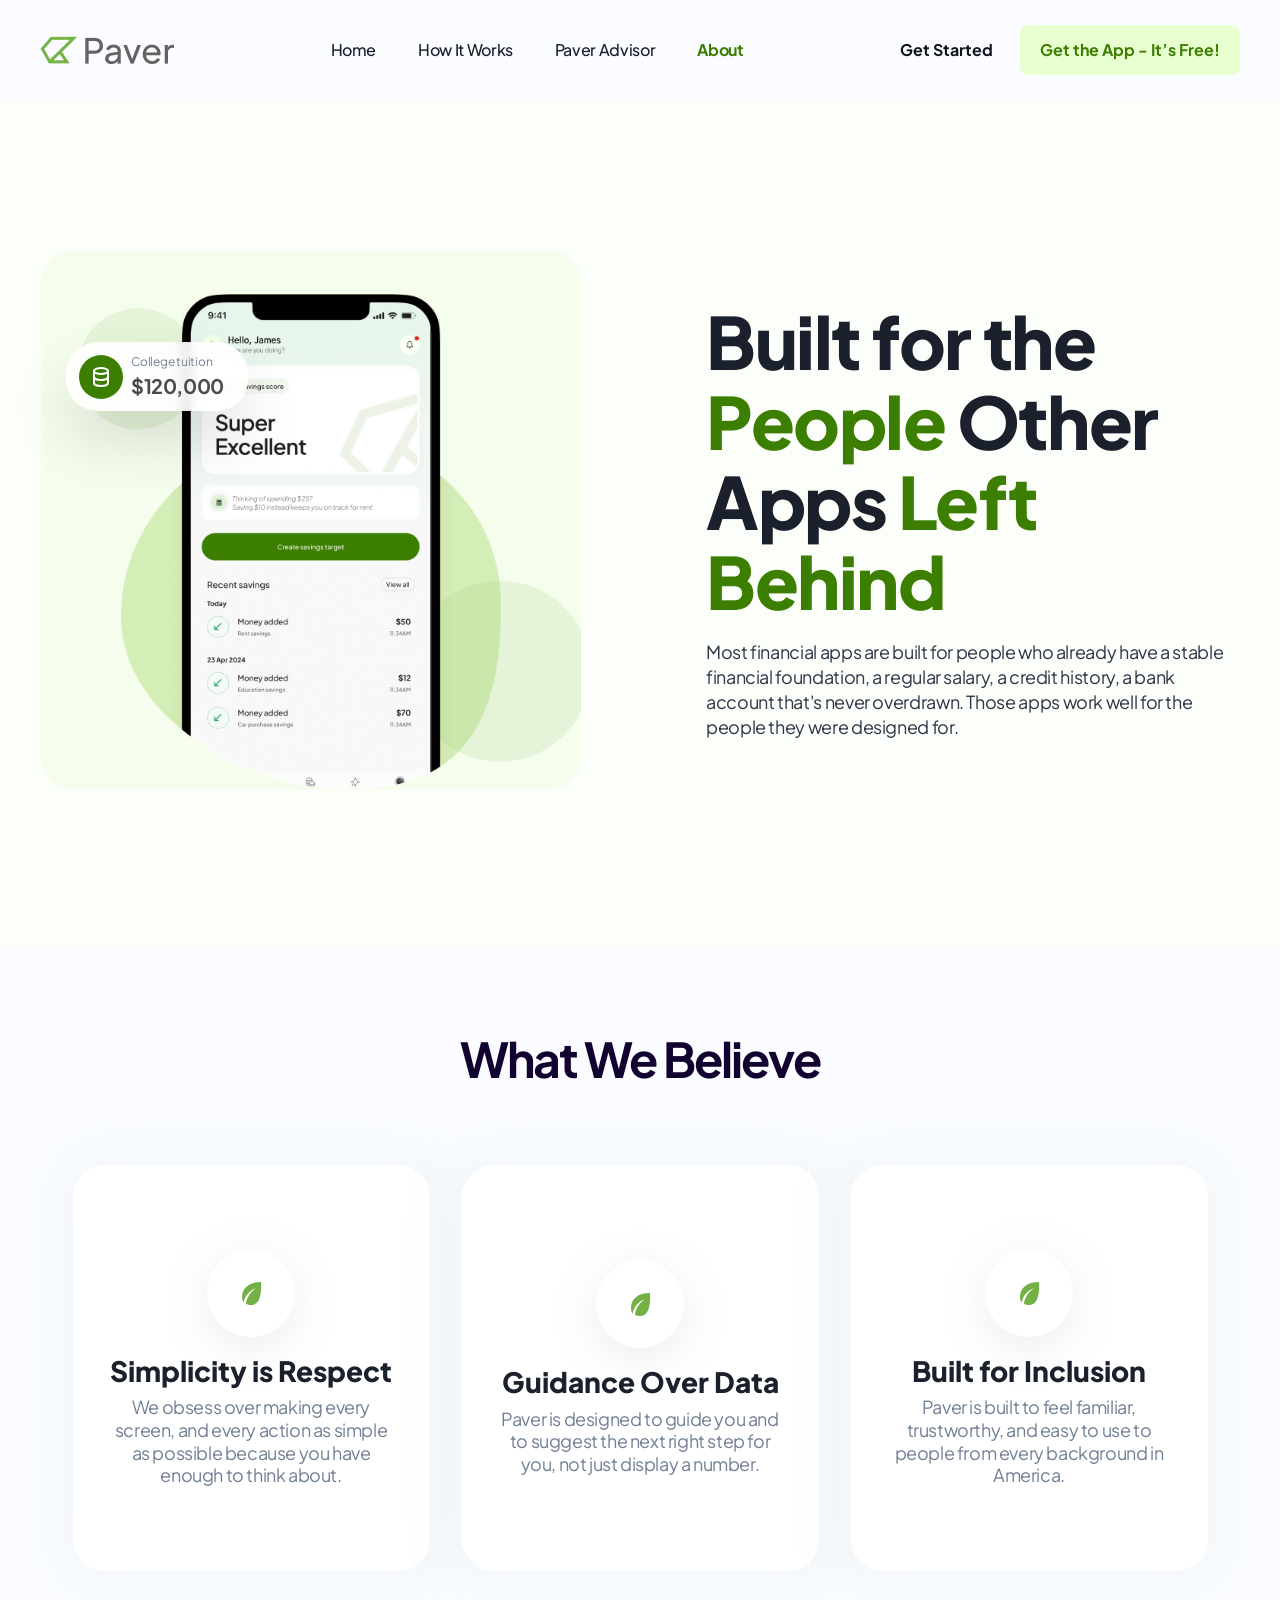
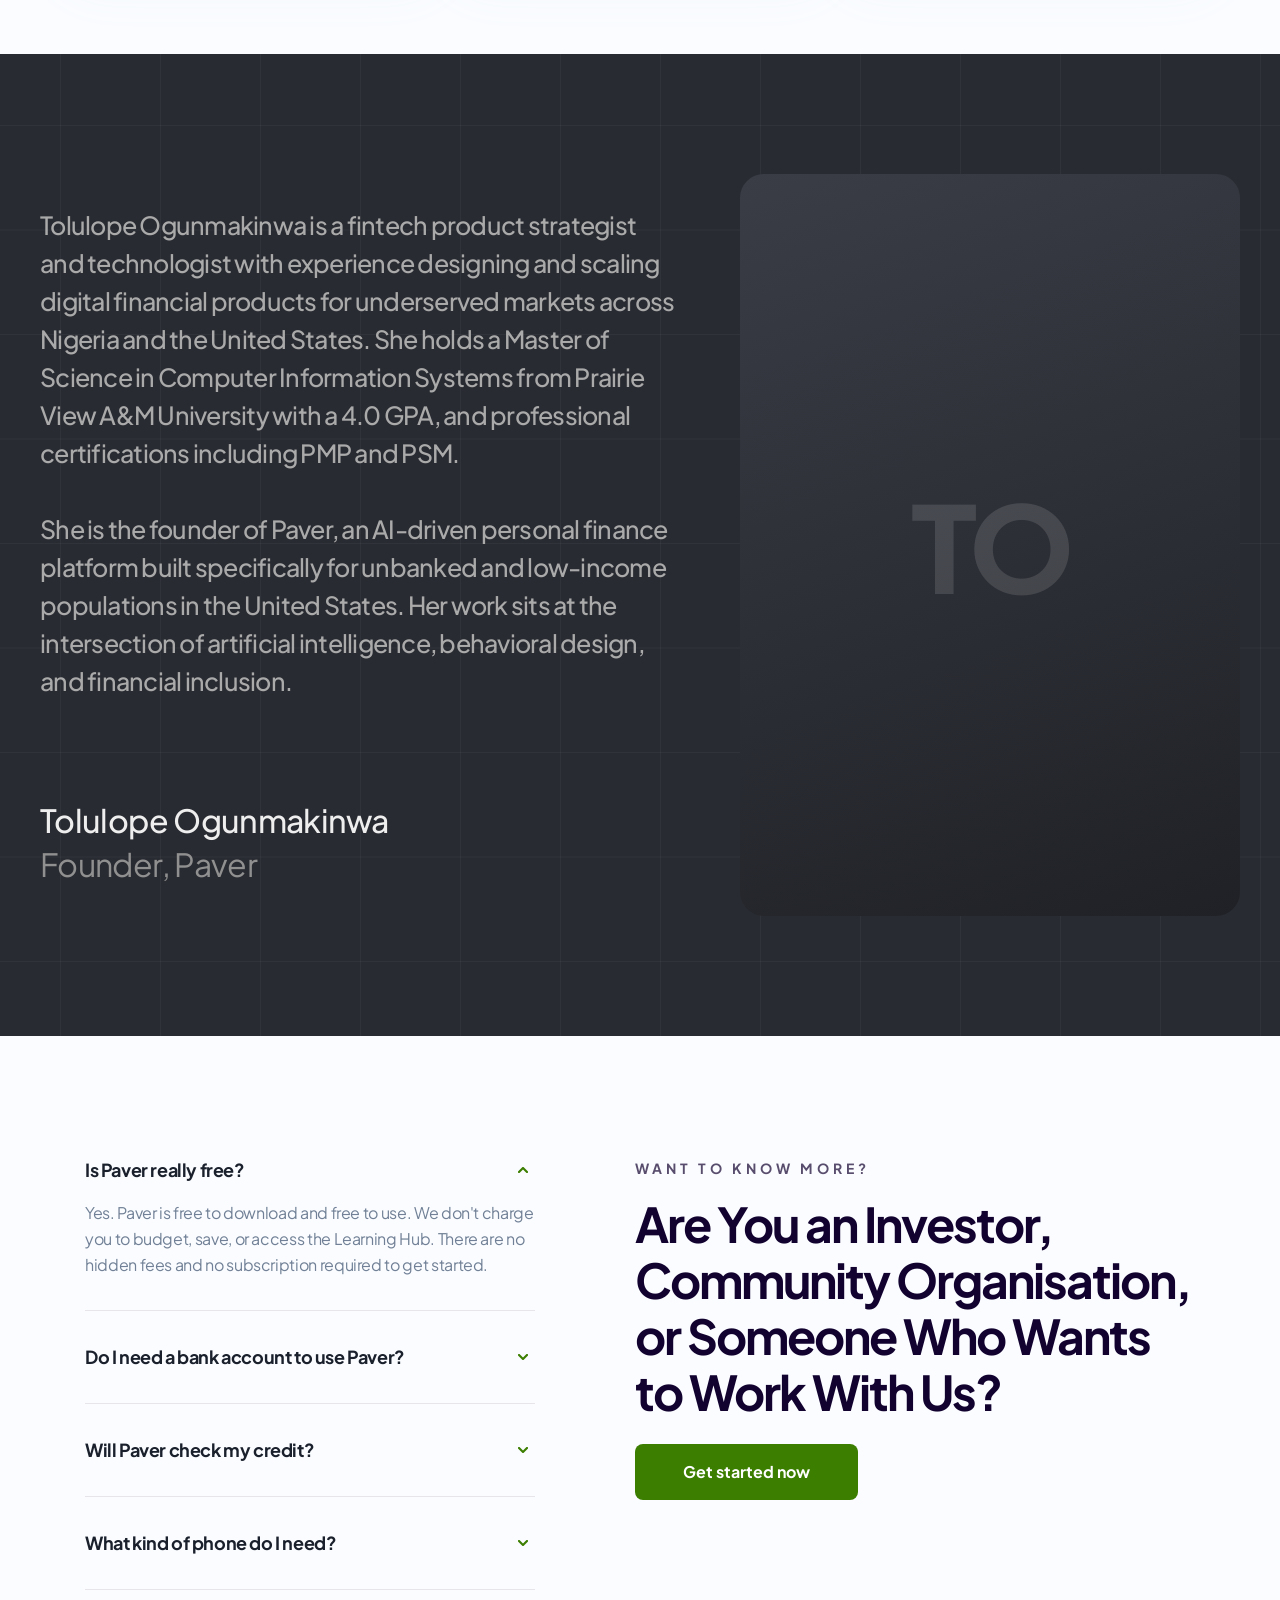
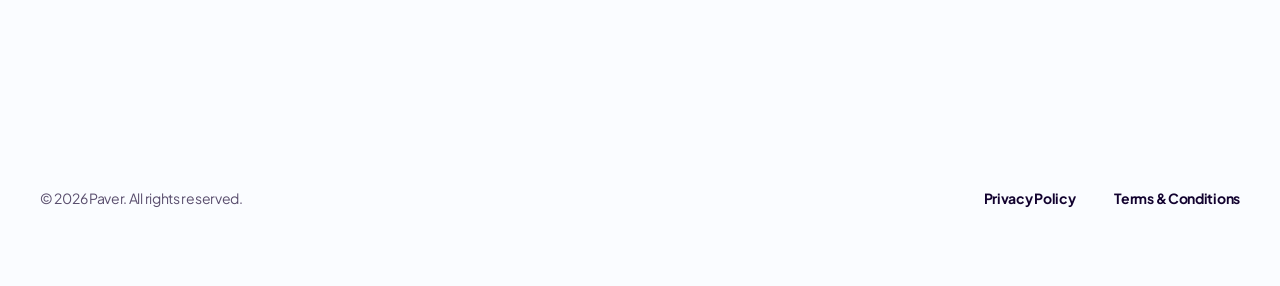
==== about.html @ 4f11ec7e "Build Paver marketing site from Figma design Static HTML/CSS/JS site with Home, How It Works, Paver " ====
<!doctype html>
<html lang="en">
<head>
  <meta charset="utf-8">
  <meta name="viewport" content="width=device-width, initial-scale=1">
  <title>About Paver — Built for the People Other Apps Left Behind</title>
  <meta name="description" content="Paver is an AI-driven personal finance platform built for unbanked and low-income people in the United States.">
  <meta name="theme-color" content="#3b7e00">
  <meta property="og:title" content="About Paver — Built for the People Other Apps Left Behind">
  <meta property="og:description" content="Paver is an AI-driven personal finance platform built for unbanked and low-income people in the United States.">
  <meta property="og:type" content="website">
  <meta property="og:image" content="assets/img/hero-phone.png">
  <link rel="icon" type="image/svg+xml" href="assets/img/favicon.svg">
  <link rel="preconnect" href="https://fonts.googleapis.com">
  <link rel="preconnect" href="https://fonts.gstatic.com" crossorigin>
  <link href="https://fonts.googleapis.com/css2?family=Plus+Jakarta+Sans:wght@400;500;700;800&display=swap" rel="stylesheet">
  <link rel="stylesheet" href="assets/css/styles.css">
</head>
<body>
  <a class="skip-link" href="#main">Skip to content</a>

  <header class="site-header">
    <div class="container site-header__inner">
      <a class="logo" href="index.html" aria-label="Paver home">
        <img src="assets/img/logo.png" alt="Paver" width="134" height="28">
      </a>
      <nav class="nav" aria-label="Main">
        <a href="index.html">Home</a>
        <a href="how-it-works.html">How It Works</a>
        <a href="paver-advisor.html">Paver Advisor</a>
        <a href="about.html" aria-current="page">About</a>
      </nav>
      <div class="header-actions">
        <a class="header-actions__link" href="https://forms.gle/uasFHxJZCSpPC54bA" target="_blank" rel="noopener">Get Started</a>
        <a class="btn btn--soft btn--sm" href="https://forms.gle/uasFHxJZCSpPC54bA" target="_blank" rel="noopener">Get the App - It’s Free!</a>
      </div>
      <button class="nav-toggle" type="button" aria-expanded="false" aria-controls="mobile-menu" aria-label="Open menu">
        <svg class="icon-open" viewBox="0 0 24 24" fill="none" stroke="currentColor" stroke-width="2" stroke-linecap="round" aria-hidden="true"><path d="M4 7h16M4 12h16M4 17h16"/></svg>
        <svg class="icon-close" viewBox="0 0 24 24" fill="none" stroke="currentColor" stroke-width="2" stroke-linecap="round" aria-hidden="true"><path d="M6 6l12 12M18 6L6 18"/></svg>
      </button>
      <div class="mobile-menu" id="mobile-menu">
        <a href="index.html">Home</a>
        <a href="how-it-works.html">How It Works</a>
        <a href="paver-advisor.html">Paver Advisor</a>
        <a href="about.html" aria-current="page">About</a>
        <a class="btn btn--soft" href="https://forms.gle/uasFHxJZCSpPC54bA" target="_blank" rel="noopener">Join waitlist</a>
      </div>
    </div>
  </header>

  <main id="main">
    <!-- Hero -->
    <section class="about-hero">
      <div class="container about-hero__inner">
        <div class="about-hero__media">
          <!-- Swap in the hero photo from Figma (node 1:1191) as assets/img/about-hero.png -->
          <img src="assets/img/hero-phone.png" alt="The Paver app" width="500" height="653">
          <div class="stat-chip" aria-hidden="true">
            <span class="stat-chip__icon">
              <svg viewBox="0 0 24 24" fill="none" stroke="currentColor" stroke-width="2" stroke-linecap="round" stroke-linejoin="round"><ellipse cx="12" cy="6" rx="7" ry="3"/><path d="M5 6v6c0 1.7 3.1 3 7 3s7-1.3 7-3V6"/><path d="M5 12v6c0 1.7 3.1 3 7 3s7-1.3 7-3v-6"/></svg>
            </span>
            <span>
              <span class="stat-chip__label">College tuition</span>
              <span class="stat-chip__value">$120,000</span>
            </span>
          </div>
        </div>
        <div class="about-hero__copy reveal">
          <h1 class="about-hero__title">Built for the <span class="text-green">People</span> Other Apps <span class="text-green">Left Behind</span></h1>
          <p class="hero__lead">Most financial apps are built for people who already have a stable financial foundation, a regular salary, a credit history, a bank account that's never overdrawn. Those apps work well for the people they were designed for.</p>
        </div>
      </div>
    </section>

    <!-- Beliefs -->
    <section class="section section--bg beliefs">
      <div class="container">
        <h2 class="section-title reveal">What We Believe</h2>
        <div class="learn-grid">
          <article class="learn-card reveal">
            <div class="learn-card__top">
              <div class="belief-icon"><svg viewBox="0 0 32 32" aria-hidden="true"><path d="M26 5C14 5 7 11 7 20c0 2.2.6 4.2 1.6 5.8C10 18 15 13.5 21 11c-5 3.5-8.6 8.4-10.2 15.4C12.4 27.4 14.2 28 16 28c7 0 11-7 10-23z" fill="#73b144"/></svg></div>
              <div>
                <h3 class="learn-card__title">Simplicity is Respect</h3>
                <p class="learn-card__text">We obsess over making every screen, and every action as simple as possible because you have enough to think about.</p>
              </div>
            </div>
          </article>
          <article class="learn-card reveal">
            <div class="learn-card__top">
              <div class="belief-icon"><svg viewBox="0 0 32 32" aria-hidden="true"><path d="M26 5C14 5 7 11 7 20c0 2.2.6 4.2 1.6 5.8C10 18 15 13.5 21 11c-5 3.5-8.6 8.4-10.2 15.4C12.4 27.4 14.2 28 16 28c7 0 11-7 10-23z" fill="#73b144"/></svg></div>
              <div>
                <h3 class="learn-card__title">Guidance Over Data</h3>
                <p class="learn-card__text">Paver is designed to guide you and to suggest the next right step for you, not just display a number.</p>
              </div>
            </div>
          </article>
          <article class="learn-card reveal">
            <div class="learn-card__top">
              <div class="belief-icon"><svg viewBox="0 0 32 32" aria-hidden="true"><path d="M26 5C14 5 7 11 7 20c0 2.2.6 4.2 1.6 5.8C10 18 15 13.5 21 11c-5 3.5-8.6 8.4-10.2 15.4C12.4 27.4 14.2 28 16 28c7 0 11-7 10-23z" fill="#73b144"/></svg></div>
              <div>
                <h3 class="learn-card__title">Built for Inclusion</h3>
                <p class="learn-card__text">Paver is built to feel familiar, trustworthy, and easy to use to people from every background in America.</p>
              </div>
            </div>
          </article>
        </div>
      </div>
    </section>

    <!-- Founder -->
    <section class="founder" aria-labelledby="founder-name">
      <div class="container founder__inner">
        <div class="founder__copy reveal">
          <div class="founder__bio">
            <p>Tolulope Ogunmakinwa is a fintech product strategist and technologist with experience designing and scaling digital financial products for underserved markets across Nigeria and the United States. She holds a Master of Science in Computer Information Systems from Prairie View A&amp;M University with a 4.0 GPA, and professional certifications including PMP and PSM.</p>
            <p>She is the founder of Paver, an AI-driven personal finance platform built specifically for unbanked and low-income populations in the United States. Her work sits at the intersection of artificial intelligence, behavioral design, and financial inclusion.</p>
          </div>
          <div>
            <p class="founder__name" id="founder-name">Tolulope Ogunmakinwa</p>
            <p class="founder__role">Founder, Paver</p>
          </div>
        </div>
        <div class="founder__photo reveal">
          <span class="founder__monogram" aria-hidden="true">TO</span>
          <!-- To show the founder photo (Figma node 1:1294), save it as assets/img/founder.jpg and uncomment:
          <img src="assets/img/founder.jpg" alt="Tolulope Ogunmakinwa, founder of Paver" width="500" height="742" loading="lazy"> -->
        </div>
      </div>
    </section>

    <!-- FAQ -->
    <section class="section--bg faq">
      <div class="container faq__inner">
        <div class="faq__list reveal">
          <div class="faq-item is-open">
            <button class="faq-item__q" type="button" aria-expanded="true" aria-controls="faq-1">
              <span>Is Paver really free?</span>
              <img class="chev-up" src="assets/img/chevron-up.png" alt="" width="24" height="24">
              <img class="chev-down" src="assets/img/chevron-down.png" alt="" width="24" height="24">
            </button>
            <div class="faq-item__a" id="faq-1"><div><p>Yes. Paver is free to download and free to use. We don't charge you to budget, save, or access the Learning Hub. There are no hidden fees and no subscription required to get started.</p></div></div>
          </div>
          <div class="faq-item">
            <button class="faq-item__q" type="button" aria-expanded="false" aria-controls="faq-2">
              <span>Do I need a bank account to use Paver?</span>
              <img class="chev-up" src="assets/img/chevron-up.png" alt="" width="24" height="24">
              <img class="chev-down" src="assets/img/chevron-down.png" alt="" width="24" height="24">
            </button>
            <div class="faq-item__a" id="faq-2"><div><p>No. You can use Paver without a bank account. Track cash, gig payments, and any other income by adding it yourself — Paver works with however you get paid.</p></div></div>
          </div>
          <div class="faq-item">
            <button class="faq-item__q" type="button" aria-expanded="false" aria-controls="faq-3">
              <span>Will Paver check my credit?</span>
              <img class="chev-up" src="assets/img/chevron-up.png" alt="" width="24" height="24">
              <img class="chev-down" src="assets/img/chevron-down.png" alt="" width="24" height="24">
            </button>
            <div class="faq-item__a" id="faq-3"><div><p>No. Paver never runs a credit check, and signing up has no effect on your credit score.</p></div></div>
          </div>
          <div class="faq-item">
            <button class="faq-item__q" type="button" aria-expanded="false" aria-controls="faq-4">
              <span>What kind of phone do I need?</span>
              <img class="chev-up" src="assets/img/chevron-up.png" alt="" width="24" height="24">
              <img class="chev-down" src="assets/img/chevron-down.png" alt="" width="24" height="24">
            </button>
            <div class="faq-item__a" id="faq-4"><div><p>Paver is being built for both iPhone and Android smartphones. Join the waitlist and we'll let you know as soon as it's available for your device.</p></div></div>
          </div>
        </div>
        <div class="contact-cta reveal">
          <div class="section-head">
            <p class="eyebrow">Want to know more?</p>
            <h2 class="section-title">Are You an Investor, Community Organisation, or Someone Who Wants to Work With Us?</h2>
          </div>
          <div class="btn-row">
            <a class="btn btn--primary btn--wide" href="https://forms.gle/uasFHxJZCSpPC54bA" target="_blank" rel="noopener">Get started now</a>
          </div>
        </div>
      </div>
    </section>
  </main>

  <footer class="site-footer">
    <div class="container site-footer__inner">
      <p class="site-footer__copy">© 2026 Paver. All rights reserved.</p>
      <div class="site-footer__links">
        <span>Privacy Policy</span>
        <span>Terms &amp; Conditions</span>
      </div>
    </div>
  </footer>

  <script src="assets/js/main.js" defer></script>
</body>
</html>
---- assets/css/styles.css ----
/* ==========================================================================
   Paver — marketing site styles
   Built from the Figma design (Home, How It Works, Paver Advisor, About)
   ========================================================================== */

:root {
  --green: #3b7e00;
  --green-bright: #25a100;
  --green-soft: #77cf33;
  --green-tint: #e8ffd0;
  --green-wash: #e9fadc;
  --green-pale: #f5fded;

  --ink: #1a202c;        /* Grey 1 */
  --ink-deep: #12022f;   /* Colors/Basic/Color 1 */
  --ink-black: #12141d;  /* Black */
  --body: #2d3748;
  --muted: #594d6d;      /* Colors/Basic/Color 2 */
  --muted-2: #718096;    /* Grey 4 */
  --line: #e7e5ea;       /* Colors/Basic/Color 4 */
  --dark: #292b32;       /* Dark */

  --bg: #fafcff;
  --bg-warm: #fcfefa;
  --white: #ffffff;

  --radius-card: 32px;
  --radius-btn: 8px;
  --shadow-card: 0 0 44px 24px rgba(176, 183, 195, 0.06);
  --shadow-phone: 0 0 54px 30px rgba(176, 183, 195, 0.1);

  --container: 1200px;
  --gutter: 24px;
  --header-h: 100px;

  --font: "Plus Jakarta Sans", system-ui, -apple-system, "Segoe UI", Roboto, sans-serif;
}

*,
*::before,
*::after {
  box-sizing: border-box;
}

html {
  scroll-behavior: smooth;
  -webkit-text-size-adjust: 100%;
}

body {
  margin: 0;
  font-family: var(--font);
  color: var(--ink);
  background: var(--bg);
  line-height: 1.5;
  -webkit-font-smoothing: antialiased;
  overflow-x: hidden;
}

img {
  max-width: 100%;
  display: block;
}

a {
  color: inherit;
  text-decoration: none;
}

h1,
h2,
h3,
p {
  margin: 0;
}

button {
  font: inherit;
}

.container {
  width: 100%;
  max-width: calc(var(--container) + var(--gutter) * 2);
  margin: 0 auto;
  padding: 0 var(--gutter);
}

.text-green {
  color: var(--green);
}

.text-green-bright {
  color: var(--green-bright);
}

.sr-only {
  position: absolute;
  width: 1px;
  height: 1px;
  padding: 0;
  margin: -1px;
  overflow: hidden;
  clip: rect(0, 0, 0, 0);
  white-space: nowrap;
  border: 0;
}

.skip-link {
  position: absolute;
  left: 16px;
  top: -60px;
  z-index: 100;
  padding: 10px 16px;
  background: var(--green);
  color: var(--white);
  border-radius: var(--radius-btn);
  font-weight: 700;
}

.skip-link:focus {
  top: 16px;
}

:focus-visible {
  outline: 3px solid var(--green-soft);
  outline-offset: 3px;
}

/* --------------------------------------------------------------------------
   Buttons
   -------------------------------------------------------------------------- */

.btn {
  display: inline-flex;
  align-items: center;
  justify-content: center;
  gap: 9px;
  height: 56px;
  padding: 16px 28px;
  border: 0;
  border-radius: var(--radius-btn);
  font-family: var(--font);
  font-weight: 700;
  font-size: 16px;
  line-height: 24px;
  white-space: nowrap;
  cursor: pointer;
  transition: background-color 0.2s ease, color 0.2s ease, transform 0.2s ease, box-shadow 0.2s ease;
}

.btn:hover {
  transform: translateY(-1px);
}

.btn--primary {
  background: var(--green);
  color: var(--white);
}

.btn--primary:hover {
  background: #336d00;
  box-shadow: 0 8px 20px rgba(59, 126, 0, 0.25);
}

.btn--bright {
  background: var(--green-bright);
  color: var(--white);
  padding-inline: 48px;
}

.btn--bright:hover {
  background: #1f8a00;
  box-shadow: 0 8px 20px rgba(37, 161, 0, 0.25);
}

.btn--wide {
  padding-inline: 48px;
}

.btn--soft {
  background: var(--green-tint);
  color: var(--green);
  padding-inline: 18px;
}

.btn--soft:hover {
  background: #d9fbb5;
}

.btn--soft-bright {
  color: var(--green-bright);
}

.btn--outline {
  height: 56px;
  width: 160px;
  background: transparent;
  color: var(--green);
  border: 2px solid rgba(59, 126, 0, 0.1);
  letter-spacing: -0.36px;
  line-height: 26px;
}

.btn--outline:hover {
  border-color: var(--green);
}

.btn--sm {
  height: 50px;
  padding: 16px 20px;
}

.btn__stores {
  display: inline-flex;
  align-items: center;
  gap: 4px;
}

.btn__stores svg {
  width: 24px;
  height: 24px;
}

.btn__divider {
  width: 2px;
  height: 24px;
  background: currentColor;
  opacity: 0.35;
  border-radius: 2px;
}

.btn-row {
  display: flex;
  flex-wrap: wrap;
  gap: 24px;
  align-items: center;
}

/* --------------------------------------------------------------------------
   Header
   -------------------------------------------------------------------------- */

.site-header {
  position: sticky;
  top: 0;
  z-index: 50;
  background: rgba(250, 252, 255, 0.92);
  backdrop-filter: saturate(160%) blur(10px);
  -webkit-backdrop-filter: saturate(160%) blur(10px);
  transition: box-shadow 0.2s ease;
}

.site-header.is-scrolled {
  box-shadow: 0 1px 0 var(--line);
}

.site-header__inner {
  display: flex;
  align-items: center;
  justify-content: space-between;
  height: var(--header-h);
  gap: 24px;
}

.logo {
  display: inline-flex;
  flex-shrink: 0;
}

.logo img {
  width: 134px;
  height: 28px;
}

.nav {
  display: flex;
  align-items: center;
  gap: 42px;
}

.nav a {
  font-weight: 500;
  font-size: 16px;
  line-height: 26px;
  letter-spacing: -0.3556px;
  color: var(--ink);
  white-space: nowrap;
  transition: color 0.2s ease;
}

.nav a:hover {
  color: var(--green);
}

.nav a[aria-current="page"] {
  font-weight: 700;
  color: var(--green);
}

.header-actions {
  display: flex;
  align-items: center;
  gap: 27px;
}

.header-actions__link {
  font-weight: 700;
  font-size: 16px;
  line-height: 30px;
  color: var(--ink-black);
  white-space: nowrap;
}

.header-actions__link:hover {
  color: var(--green);
}

.nav-toggle {
  display: none;
  width: 44px;
  height: 44px;
  padding: 0;
  border: 0;
  border-radius: var(--radius-btn);
  background: var(--green-tint);
  color: var(--green);
  cursor: pointer;
  align-items: center;
  justify-content: center;
}

.nav-toggle svg {
  width: 24px;
  height: 24px;
}

.nav-toggle .icon-close {
  display: none;
}

.site-header.is-open .nav-toggle .icon-open {
  display: none;
}

.site-header.is-open .nav-toggle .icon-close {
  display: block;
}

.mobile-menu {
  display: none;
}

/* --------------------------------------------------------------------------
   Section headings
   -------------------------------------------------------------------------- */

.section {
  padding: 83px 0;
}

.section--bg {
  background: var(--bg);
}

.section--warm {
  background: var(--bg-warm);
}

.section--dark {
  background: var(--dark);
  color: var(--white);
}

.section-title {
  font-weight: 700;
  font-size: 48px;
  line-height: 56px;
  letter-spacing: -2px;
  color: var(--ink-deep);
}

.section--dark .section-title {
  color: var(--white);
}

.section-lead {
  font-size: 18px;
  line-height: 28px;
  letter-spacing: -0.4px;
  color: var(--muted);
}

.eyebrow {
  font-weight: 700;
  font-size: 14px;
  line-height: 24px;
  letter-spacing: 4px;
  text-transform: uppercase;
  color: var(--muted);
}

.section--dark .eyebrow {
  color: rgba(255, 255, 255, 0.5);
}

.section-head {
  display: flex;
  flex-direction: column;
  gap: 16px;
}

.section-head--center {
  align-items: center;
  text-align: center;
  margin: 0 auto;
}

/* --------------------------------------------------------------------------
   Hero
   -------------------------------------------------------------------------- */

.hero {
  background: var(--bg);
  overflow: hidden;
}

.hero__inner {
  display: grid;
  grid-template-columns: minmax(0, 600px) minmax(0, 500px);
  justify-content: space-between;
  align-items: start;
  gap: 40px;
  min-height: 658px;
}

.hero__copy {
  padding-top: 79px;
  display: flex;
  flex-direction: column;
  gap: 34px;
}

.hero__text {
  display: flex;
  flex-direction: column;
  gap: 18px;
}

.hero__title {
  font-weight: 800;
  font-size: 72px;
  line-height: 1.12;
  letter-spacing: -1.442px;
  color: var(--ink);
}

.hero__lead {
  max-width: 533px;
  font-size: 18px;
  line-height: 25.2px;
  letter-spacing: -0.36px;
  color: var(--body);
}

.hero__media {
  align-self: start;
  padding-top: 11px;
  justify-self: end;
}

.hero__media img {
  width: 500px;
  height: auto;
}

.page-hero {
  background: var(--bg);
  padding: 79px 0 110px;
  text-align: center;
}

.page-hero__title {
  max-width: 900px;
  margin: 0 auto;
  font-weight: 800;
  font-size: 72px;
  line-height: 80px;
  letter-spacing: -1.442px;
  color: var(--ink);
}

.page-hero__lead {
  max-width: 929px;
  margin: 18px auto 0;
  font-size: 18px;
  line-height: 25.2px;
  letter-spacing: -0.36px;
  color: var(--body);
}

/* --------------------------------------------------------------------------
   Feature cards ("Here's what Paver does for you")
   -------------------------------------------------------------------------- */

.features {
  background: var(--bg-warm);
}

.features .section-head {
  margin-bottom: 48px;
}

.feature-grid {
  display: grid;
  grid-template-columns: 550fr 640fr;
  gap: 32px 33px;
}

.feature-grid__row2 {
  grid-column: 1 / -1;
  display: grid;
  grid-template-columns: 1fr 1fr;
  gap: 32px;
}

.feature-card {
  display: flex;
  flex-direction: column;
  justify-content: center;
  gap: 16px;
  min-height: 310px;
  padding: 40px 38px;
  background: var(--white);
  border-radius: var(--radius-card);
  box-shadow: var(--shadow-card);
}

.feature-card--dark {
  background: var(--dark);
  color: var(--white);
  box-shadow: 0 0 44px 24px rgba(176, 183, 195, 0.08);
}

.feature-card--row {
  flex-direction: row;
  align-items: center;
  min-height: 183px;
  padding: 32px;
}

.feature-card__icon {
  position: relative;
  flex-shrink: 0;
  width: 88px;
  height: 88px;
}

.feature-card__icon img {
  position: absolute;
  left: 50%;
  top: 50%;
  max-width: none;
  transform: translate(-50%, -50%);
}

.feature-card__body {
  display: flex;
  flex-direction: column;
  gap: 8px;
}

.feature-card__title {
  font-weight: 800;
  font-size: 28px;
  line-height: 1.26;
  color: var(--ink);
}

.feature-card--dark .feature-card__title {
  color: var(--white);
}

.feature-card__text {
  max-width: 550px;
  font-size: 18px;
  line-height: 1.26;
  letter-spacing: -0.4px;
  color: var(--muted-2);
}

.feature-card--dark .feature-card__text {
  color: rgba(255, 255, 255, 0.8);
}

/* --------------------------------------------------------------------------
   Testimonials
   -------------------------------------------------------------------------- */

.testimonials {
  padding: 87px 0 132px;
  overflow: hidden;
}

.testimonials .section-head {
  max-width: 520px;
  margin-bottom: 72px;
}

.testimonial-track {
  display: flex;
  gap: 30px;
  padding: 0 var(--gutter);
  overflow-x: auto;
  scroll-snap-type: x mandatory;
  scrollbar-width: none;
  justify-content: safe center;
}

.testimonial-track::-webkit-scrollbar {
  display: none;
}

.testimonial {
  flex: 0 0 540px;
  display: grid;
  grid-template-columns: 65px 1fr;
  gap: 0 27px;
  min-height: 298px;
  padding: 65px 50px 40px;
  border: 2px solid rgba(255, 255, 255, 0.1);
  border-radius: var(--radius-card);
  scroll-snap-align: center;
}

.testimonial__avatar {
  width: 65px;
  height: 65px;
  border-radius: 50%;
  object-fit: cover;
}

.testimonial__quote {
  margin: 0;
  font-weight: 700;
  font-size: 18px;
  line-height: 28px;
  letter-spacing: -0.4px;
  color: var(--white);
}

.testimonial__name {
  grid-column: 2;
  margin-top: 32px;
  font-weight: 700;
  font-size: 14px;
  line-height: 24px;
  letter-spacing: 4px;
  text-transform: uppercase;
  color: rgba(255, 255, 255, 0.5);
}

/* --------------------------------------------------------------------------
   Learn cards (Articles / Videos / Self help)
   -------------------------------------------------------------------------- */

.learn .section-head {
  max-width: 560px;
  margin-bottom: 78px;
}

.learn-grid {
  display: grid;
  grid-template-columns: repeat(3, minmax(0, 357px));
  justify-content: center;
  gap: 32px;
}

.learn-card {
  display: flex;
  flex-direction: column;
  align-items: center;
  justify-content: center;
  gap: 48px;
  min-height: 406px;
  padding: 40px 32px;
  background: var(--white);
  border-radius: var(--radius-card);
  box-shadow: var(--shadow-card);
  text-align: center;
}

.learn-card__top {
  display: flex;
  flex-direction: column;
  align-items: center;
  gap: 16px;
}

.learn-card__title {
  font-weight: 800;
  font-size: 28px;
  line-height: 1.26;
  color: var(--ink);
}

.learn-card__text {
  max-width: 290px;
  margin-top: 8px;
  font-size: 18px;
  line-height: 1.26;
  letter-spacing: -0.4px;
  color: var(--muted-2);
}

/* --------------------------------------------------------------------------
   Steps
   -------------------------------------------------------------------------- */

.steps {
  padding: 98px 0;
}

.steps__head {
  display: flex;
  flex-wrap: wrap;
  align-items: flex-start;
  justify-content: space-between;
  gap: 24px;
  margin-bottom: 50px;
}

.steps__body {
  display: flex;
  align-items: center;
  justify-content: space-between;
  gap: 48px;
}

.step-list {
  position: relative;
  list-style: none;
  margin: 0;
  padding: 0;
  display: flex;
  flex-direction: column;
  gap: 48px;
  counter-reset: step;
}

.step-list--detailed {
  gap: 40px;
}

.step-list::before {
  content: "";
  position: absolute;
  left: 32px;
  top: 65px;
  bottom: 32px;
  border-left: 1px dashed #c7cbd3;
}

.step {
  position: relative;
  display: flex;
  align-items: center;
  gap: 30px;
}

.step--active {
  align-items: flex-start;
}

.step__num {
  flex-shrink: 0;
  display: inline-flex;
  align-items: center;
  justify-content: center;
  width: 65px;
  height: 65px;
  border-radius: 50%;
  background: var(--white);
  box-shadow: 0 10px 40px rgba(176, 183, 195, 0.25);
  font-weight: 700;
  font-size: 24px;
  line-height: 34px;
  letter-spacing: -0.8px;
  color: var(--ink-deep);
}

.step--active .step__num {
  background: var(--green-bright);
  color: var(--white);
  box-shadow: 0 10px 40px rgba(37, 161, 0, 0.18);
}

.step__body {
  display: flex;
  flex-direction: column;
  gap: 6px;
}

.step--active .step__body {
  padding-top: 0;
}

.step__title {
  font-weight: 700;
  font-size: 18px;
  line-height: 28px;
  letter-spacing: -0.4px;
  color: var(--ink-deep);
}

.step__text {
  max-width: 453px;
  font-size: 18px;
  line-height: 25.2px;
  letter-spacing: -0.36px;
  color: var(--body);
}

.phone-card {
  flex-shrink: 0;
  width: 562px;
  max-width: 100%;
  border-radius: 39.4px;
  overflow: hidden;
  background: var(--white);
  box-shadow: var(--shadow-phone);
}

.phone-card img {
  width: 100%;
  height: auto;
}

/* --------------------------------------------------------------------------
   FAQ + contact
   -------------------------------------------------------------------------- */

.faq {
  padding: 120px 0;
}

.faq__inner {
  display: flex;
  justify-content: center;
  align-items: flex-start;
  gap: 100px;
}

.faq__list {
  flex: 0 1 450px;
  display: flex;
  flex-direction: column;
  gap: 32px;
}

.faq-item {
  padding-bottom: 32px;
  border-bottom: 1px solid var(--line);
}

.faq-item__q {
  display: flex;
  align-items: flex-start;
  justify-content: space-between;
  gap: 8px;
  width: 100%;
  padding: 0;
  border: 0;
  background: none;
  text-align: left;
  cursor: pointer;
  font-weight: 700;
  font-size: 18px;
  line-height: 28px;
  letter-spacing: -0.4px;
  color: var(--ink);
}

.faq-item__q img {
  flex-shrink: 0;
  width: 24px;
  height: 24px;
  margin-top: 2px;
}

.faq-item__q .chev-up {
  display: none;
}

.faq-item.is-open .chev-up {
  display: block;
}

.faq-item.is-open .chev-down {
  display: none;
}

.faq-item__a {
  display: grid;
  grid-template-rows: 0fr;
  transition: grid-template-rows 0.25s ease;
}

.faq-item.is-open .faq-item__a {
  grid-template-rows: 1fr;
}

.faq-item__a > div {
  overflow: hidden;
}

.faq-item__a p {
  padding-top: 16px;
  font-size: 16px;
  line-height: 26px;
  letter-spacing: -0.3556px;
  color: var(--muted-2);
}

.contact-cta {
  flex: 0 1 560px;
  display: flex;
  flex-direction: column;
  gap: 24px;
}

.contact-cta .section-head {
  gap: 16px;
}

/* --------------------------------------------------------------------------
   Download CTA (phone + copy)
   -------------------------------------------------------------------------- */

.download {
  position: relative;
  background: #fbfefa;
  overflow: hidden;
}

.download__inner {
  display: grid;
  grid-template-columns: minmax(0, 1fr) minmax(0, 564px);
  align-items: center;
  gap: 48px;
  min-height: 442px;
}

.download--tall .download__inner {
  min-height: 600px;
}

.download__media {
  align-self: end;
  display: flex;
  justify-content: center;
}

.download__media img {
  width: 420px;
  height: 380px;
  object-fit: cover;
  object-position: top;
  margin-top: 48px;
}

.download--tall .download__media img {
  height: 540px;
  width: 414px;
}

.download__copy {
  display: flex;
  flex-direction: column;
  gap: 24px;
  padding: 64px 0;
}

.download__copy .section-head {
  gap: 16px;
}

/* --------------------------------------------------------------------------
   Footer
   -------------------------------------------------------------------------- */

.site-footer {
  background: var(--bg);
  padding: 76px 0;
}

.site-footer--rule .container::before {
  content: "";
  display: block;
  height: 1px;
  flex-basis: 100%;
  margin-bottom: 67px;
  background: var(--line);
}

.site-footer__inner {
  display: flex;
  flex-wrap: wrap;
  align-items: flex-start;
  justify-content: space-between;
  gap: 16px 39px;
  font-size: 14px;
  line-height: 24px;
  letter-spacing: -0.3px;
}

.site-footer__copy {
  color: var(--muted);
}

.site-footer__links {
  display: flex;
  gap: 39px;
  font-weight: 700;
  color: var(--ink-deep);
}

/* --------------------------------------------------------------------------
   Paver Advisor page
   -------------------------------------------------------------------------- */

.advisor-hero {
  padding-bottom: 88px;
}

.advisor-hero .page-hero__title {
  max-width: 1000px;
}

.advisor-tools {
  max-width: 1185px;
  margin: 72px auto 0;
  display: flex;
  flex-direction: column;
  align-items: center;
  gap: 32px;
}

.search {
  position: relative;
  width: 100%;
}

.search svg {
  position: absolute;
  left: 32px;
  top: 50%;
  width: 26px;
  height: 26px;
  transform: translateY(-50%);
  color: #9a9a9a;
  pointer-events: none;
}

.search input {
  width: 100%;
  height: 68px;
  padding: 0 24px 0 70px;
  border: 1px solid transparent;
  border-radius: 16px;
  background: rgba(18, 18, 18, 0.05);
  font-family: var(--font);
  font-weight: 500;
  font-size: 20px;
  letter-spacing: -0.2px;
  color: var(--ink);
  transition: border-color 0.2s ease, background-color 0.2s ease;
}

.search input::placeholder {
  color: rgba(103, 103, 103, 0.4);
}

.search input:focus {
  outline: none;
  border-color: var(--green);
  background: var(--white);
}

.filters {
  display: flex;
  flex-wrap: wrap;
  justify-content: center;
  gap: 16px 100px;
  margin: 0;
  padding: 0;
  border: 0;
}

.filter {
  display: inline-flex;
  align-items: center;
  gap: 16px;
  cursor: pointer;
  font-size: 20px;
  line-height: 24px;
  letter-spacing: -0.2px;
  color: #696969;
}

.filter input {
  appearance: none;
  -webkit-appearance: none;
  flex-shrink: 0;
  width: 24px;
  height: 24px;
  margin: 0;
  border: 1px solid #9c9c9c;
  border-radius: 50%;
  background: var(--white);
  display: grid;
  place-items: center;
  cursor: pointer;
  transition: border-color 0.2s ease, background-color 0.2s ease;
}

.filter input::after {
  content: "";
  width: 10px;
  height: 10px;
  border-radius: 50%;
  background: var(--green);
  transform: scale(0);
  transition: transform 0.15s ease;
}

.filter input:checked {
  border-color: var(--green);
  background: var(--green-tint);
}

.filter input:checked::after {
  transform: scale(1);
}

.start-here .section-head {
  max-width: 560px;
  margin-bottom: 78px;
}

.library {
  background: var(--bg-warm);
  padding: 80px 0;
}

.library__group + .library__group {
  margin-top: 120px;
}

.library__title {
  margin-bottom: 40px;
  font-weight: 700;
  font-size: 48px;
  line-height: 56px;
  color: #000;
}

.resource-grid {
  display: grid;
  grid-template-columns: repeat(auto-fill, minmax(300px, 357px));
  gap: 24px 32px;
}

.resource-card {
  display: flex;
  flex-direction: column;
  min-height: 350px;
  padding: 7px 8px 24px;
  background: var(--white);
  border: 1px solid #f6e5f6;
  border-radius: 24px;
  box-shadow: 0 7px 8px -2px rgba(0, 0, 0, 0.04);
  transition: transform 0.2s ease, box-shadow 0.2s ease;
}

.resource-card:hover {
  transform: translateY(-3px);
  box-shadow: 0 16px 28px -8px rgba(0, 0, 0, 0.1);
}

.resource-card[hidden] {
  display: none;
}

.resource-card__thumb {
  display: grid;
  place-items: center;
  height: 250px;
  border-radius: 16px;
  background: var(--green-wash);
}

.resource-card__thumb svg {
  width: 150px;
  height: 150px;
}

.resource-card__thumb--video svg {
  width: 120px;
  height: 120px;
}

.resource-card__title {
  max-width: 303px;
  margin: 18px 13px 0;
  font-weight: 500;
  font-size: 20px;
  line-height: 24px;
  letter-spacing: -0.6px;
  color: #303030;
}

.empty-state {
  margin-top: 24px;
  font-size: 18px;
  color: var(--muted-2);
}

.app-cta {
  padding: 98px 0;
}

.app-cta__inner {
  display: flex;
  align-items: center;
  justify-content: space-between;
  gap: 48px;
}

.app-cta__copy {
  max-width: 588px;
  display: flex;
  flex-direction: column;
  gap: 24px;
}

/* --------------------------------------------------------------------------
   About page
   -------------------------------------------------------------------------- */

.about-hero {
  background: var(--bg-warm);
  padding: 150px 0 158px;
  overflow: hidden;
}

.about-hero__inner {
  display: flex;
  align-items: center;
  justify-content: center;
  gap: 125px;
}

.about-hero__media {
  position: relative;
  flex-shrink: 0;
  width: 540px;
  height: 540px;
  border-radius: var(--radius-card);
  background:
    radial-gradient(circle at 18% 22%, rgba(115, 177, 68, 0.12) 0 60px, transparent 61px),
    radial-gradient(circle at 85% 78%, rgba(115, 177, 68, 0.12) 0 90px, transparent 91px),
    var(--green-pale);
  overflow: visible;
}

.about-hero__media > img {
  position: absolute;
  left: 50%;
  bottom: 0;
  width: 380px;
  height: auto;
  max-height: 600px;
  object-fit: cover;
  object-position: top;
  transform: translateX(-50%);
  border-radius: 0 0 var(--radius-card) var(--radius-card);
}

.stat-chip {
  position: absolute;
  left: 25px;
  top: 92px;
  z-index: 2;
  display: flex;
  align-items: center;
  gap: 8px;
  height: 69px;
  padding: 0 24px 0 13px;
  border-radius: 32px;
  background: rgba(255, 255, 255, 0.9);
  backdrop-filter: blur(5.5px);
  -webkit-backdrop-filter: blur(5.5px);
  box-shadow: 0 30px 60px rgba(0, 0, 0, 0.12);
}

.stat-chip__icon {
  display: grid;
  place-items: center;
  width: 44px;
  height: 44px;
  border-radius: 50%;
  background: var(--green);
  color: var(--white);
}

.stat-chip__icon svg {
  width: 24px;
  height: 24px;
}

.stat-chip__label {
  display: block;
  font-size: 12px;
  letter-spacing: -0.24px;
  color: var(--muted-2);
}

.stat-chip__value {
  display: block;
  font-weight: 700;
  font-size: 20px;
  letter-spacing: -0.4px;
  color: #4b4b4b;
}

.about-hero__copy {
  max-width: 533px;
  display: flex;
  flex-direction: column;
  gap: 18px;
}

.about-hero__title {
  font-weight: 800;
  font-size: 72px;
  line-height: 80px;
  letter-spacing: -1.442px;
  color: var(--ink);
}

.beliefs .section-title {
  text-align: center;
  margin-bottom: 78px;
}

.belief-icon {
  display: grid;
  place-items: center;
  width: 88px;
  height: 88px;
  border-radius: 50%;
  background: var(--white);
  box-shadow: 0 10px 40px rgba(176, 183, 195, 0.25);
}

.belief-icon svg {
  width: 32px;
  height: 32px;
}

.founder {
  position: relative;
  padding: 120px 0;
  background-color: var(--dark);
  background-image:
    linear-gradient(to right, rgba(255, 255, 255, 0.04) 1px, transparent 1px),
    linear-gradient(to bottom, rgba(255, 255, 255, 0.04) 1px, transparent 1px);
  background-size: 100px 104.5px;
  background-position: 60px 71px;
  color: var(--white);
}

.founder__inner {
  display: flex;
  align-items: center;
  justify-content: space-between;
  gap: 60px;
}

.founder__copy {
  max-width: 640px;
  display: flex;
  flex-direction: column;
  gap: 100px;
}

.founder__bio {
  display: flex;
  flex-direction: column;
  gap: 38px;
  font-weight: 500;
  font-size: 25px;
  line-height: 38px;
  letter-spacing: -0.75px;
  color: #aaa;
}

.founder__name {
  font-weight: 500;
  font-size: 32px;
  line-height: 40px;
  letter-spacing: -0.64px;
  color: #eee;
}

.founder__role {
  margin-top: 4px;
  font-size: 32px;
  line-height: 40px;
  letter-spacing: -0.64px;
  color: #909090;
}

.founder__photo {
  flex-shrink: 0;
  position: relative;
  width: 500px;
  height: 742px;
  border-radius: 24px;
  overflow: hidden;
  background: linear-gradient(160deg, #3a3d46 0%, #1f2126 100%);
}

.founder__photo img {
  position: relative;
  width: 100%;
  height: 100%;
  object-fit: cover;
  object-position: bottom;
}

.founder__monogram {
  position: absolute;
  inset: 0;
  display: grid;
  place-items: center;
  font-weight: 800;
  font-size: 120px;
  letter-spacing: -4px;
  color: rgba(255, 255, 255, 0.12);
}

/* --------------------------------------------------------------------------
   Reveal animation
   -------------------------------------------------------------------------- */

.reveal {
  opacity: 0;
  transform: translateY(24px);
  transition: opacity 0.6s ease, transform 0.6s ease;
}

.reveal.is-visible {
  opacity: 1;
  transform: none;
}

@media (prefers-reduced-motion: reduce) {
  html {
    scroll-behavior: auto;
  }

  .reveal {
    opacity: 1;
    transform: none;
    transition: none;
  }

  .btn,
  .resource-card {
    transition: none;
  }
}

/* --------------------------------------------------------------------------
   Responsive
   -------------------------------------------------------------------------- */

@media (max-width: 1200px) {
  .nav {
    gap: 28px;
  }

  .hero__title,
  .page-hero__title,
  .about-hero__title {
    font-size: 60px;
    line-height: 1.12;
  }

  .about-hero__inner {
    gap: 64px;
  }

  .about-hero__media {
    width: 460px;
    height: 460px;
  }

  .founder__photo {
    width: 420px;
    height: 620px;
  }

  .faq__inner {
    gap: 64px;
  }
}

@media (max-width: 1024px) {
  :root {
    --header-h: 80px;
  }

  .nav,
  .header-actions {
    display: none;
  }

  .nav-toggle {
    display: inline-flex;
  }

  .mobile-menu {
    position: absolute;
    left: 0;
    right: 0;
    top: 100%;
    display: none;
    flex-direction: column;
    gap: 8px;
    padding: 16px var(--gutter) 24px;
    background: var(--bg);
    border-bottom: 1px solid var(--line);
    box-shadow: 0 20px 40px rgba(18, 2, 47, 0.08);
  }

  .site-header.is-open .mobile-menu {
    display: flex;
  }

  .mobile-menu a:not(.btn) {
    padding: 12px 0;
    font-weight: 500;
    font-size: 18px;
    border-bottom: 1px solid var(--line);
  }

  .mobile-menu a[aria-current="page"] {
    font-weight: 700;
    color: var(--green);
  }

  .mobile-menu .btn {
    margin-top: 12px;
    width: 100%;
  }

  .hero__inner {
    grid-template-columns: 1fr;
    min-height: 0;
    gap: 48px;
  }

  .hero__copy {
    padding-top: 56px;
  }

  .hero__media {
    justify-self: center;
    width: 100%;
    max-width: 500px;
  }

  .hero__media img {
    width: 100%;
  }

  .feature-grid {
    grid-template-columns: 1fr;
  }

  .feature-grid__row2 {
    grid-template-columns: 1fr;
  }

  .learn-grid {
    grid-template-columns: minmax(0, 420px);
  }

  .steps__body,
  .app-cta__inner {
    flex-direction: column;
    align-items: stretch;
  }

  .phone-card {
    align-self: center;
  }

  .faq__inner {
    flex-direction: column;
    gap: 64px;
  }

  .faq__list,
  .contact-cta {
    flex-basis: auto;
    width: 100%;
  }

  .contact-cta {
    order: -1;
  }

  .download__inner {
    grid-template-columns: 1fr;
    gap: 0;
  }

  .download__copy {
    padding-bottom: 0;
  }

  .download__media {
    order: 2;
  }

  .about-hero {
    padding: 72px 0;
  }

  .about-hero__inner {
    flex-direction: column;
    align-items: flex-start;
    gap: 72px;
  }

  .about-hero__media {
    align-self: center;
  }

  .founder__inner {
    flex-direction: column;
    align-items: flex-start;
  }

  .founder__copy {
    gap: 48px;
  }

  .founder__photo {
    align-self: center;
  }

  .filters {
    gap: 16px 40px;
  }
}

@media (max-width: 640px) {
  :root {
    --gutter: 16px;
  }

  .section,
  .steps,
  .app-cta,
  .library {
    padding: 64px 0;
  }

  .hero__title,
  .page-hero__title,
  .about-hero__title {
    font-size: 42px;
    line-height: 1.14;
    letter-spacing: -1px;
  }

  .page-hero {
    padding: 48px 0 64px;
  }

  .section-title,
  .library__title {
    font-size: 34px;
    line-height: 42px;
    letter-spacing: -1px;
  }

  .hero__lead,
  .page-hero__lead,
  .section-lead {
    font-size: 16px;
    line-height: 24px;
  }

  .btn-row {
    gap: 12px;
  }

  .btn-row .btn {
    flex: 1 1 auto;
  }

  .btn--bright,
  .btn--wide {
    padding-inline: 28px;
  }

  .feature-card,
  .feature-card--row {
    flex-direction: column;
    align-items: flex-start;
    min-height: 0;
    padding: 28px 24px;
  }

  .feature-card__title {
    font-size: 22px;
  }

  .feature-card__text,
  .learn-card__text {
    font-size: 16px;
  }

  .learn-card {
    min-height: 0;
    gap: 32px;
  }

  .testimonials {
    padding: 64px 0 80px;
  }

  .testimonials .section-head {
    margin-bottom: 40px;
  }

  .testimonial {
    flex-basis: 86vw;
    grid-template-columns: 1fr;
    gap: 16px;
    min-height: 0;
    padding: 28px 24px;
  }

  .testimonial__name {
    grid-column: 1;
    margin-top: 0;
    font-size: 12px;
    letter-spacing: 3px;
  }

  .step-list {
    gap: 32px;
  }

  .step {
    gap: 18px;
  }

  .step__num {
    width: 52px;
    height: 52px;
    font-size: 20px;
  }

  .step-list::before {
    left: 26px;
    top: 52px;
  }

  .step__text {
    font-size: 16px;
    line-height: 24px;
  }

  .phone-card {
    border-radius: 28px;
  }

  .faq {
    padding: 64px 0;
  }

  .download__media img,
  .download--tall .download__media img {
    width: 300px;
    height: 300px;
  }

  .site-footer {
    padding: 48px 0;
  }

  .site-footer--rule .container::before {
    margin-bottom: 40px;
  }

  .search input {
    height: 56px;
    font-size: 16px;
    padding-left: 56px;
  }

  .search svg {
    left: 20px;
    width: 22px;
    height: 22px;
  }

  .filters {
    justify-content: flex-start;
    gap: 14px 24px;
  }

  .filter {
    font-size: 16px;
    gap: 10px;
  }

  .advisor-tools {
    margin-top: 40px;
  }

  .library__group + .library__group {
    margin-top: 64px;
  }

  .resource-grid {
    grid-template-columns: 1fr;
  }

  .resource-card {
    min-height: 0;
  }

  .resource-card__thumb {
    height: 200px;
  }

  .about-hero__media {
    width: 100%;
    max-width: 400px;
    height: auto;
    aspect-ratio: 1;
  }

  .about-hero__media > img {
    width: 72%;
  }

  .stat-chip {
    left: 12px;
    top: 24px;
    height: 58px;
  }

  .stat-chip__value {
    font-size: 17px;
  }

  .founder {
    padding: 64px 0;
  }

  .founder__bio {
    gap: 24px;
    font-size: 18px;
    line-height: 28px;
    letter-spacing: -0.4px;
  }

  .founder__name,
  .founder__role {
    font-size: 24px;
    line-height: 32px;
  }

  .founder__photo {
    width: 100%;
    height: auto;
    aspect-ratio: 500 / 742;
  }
}
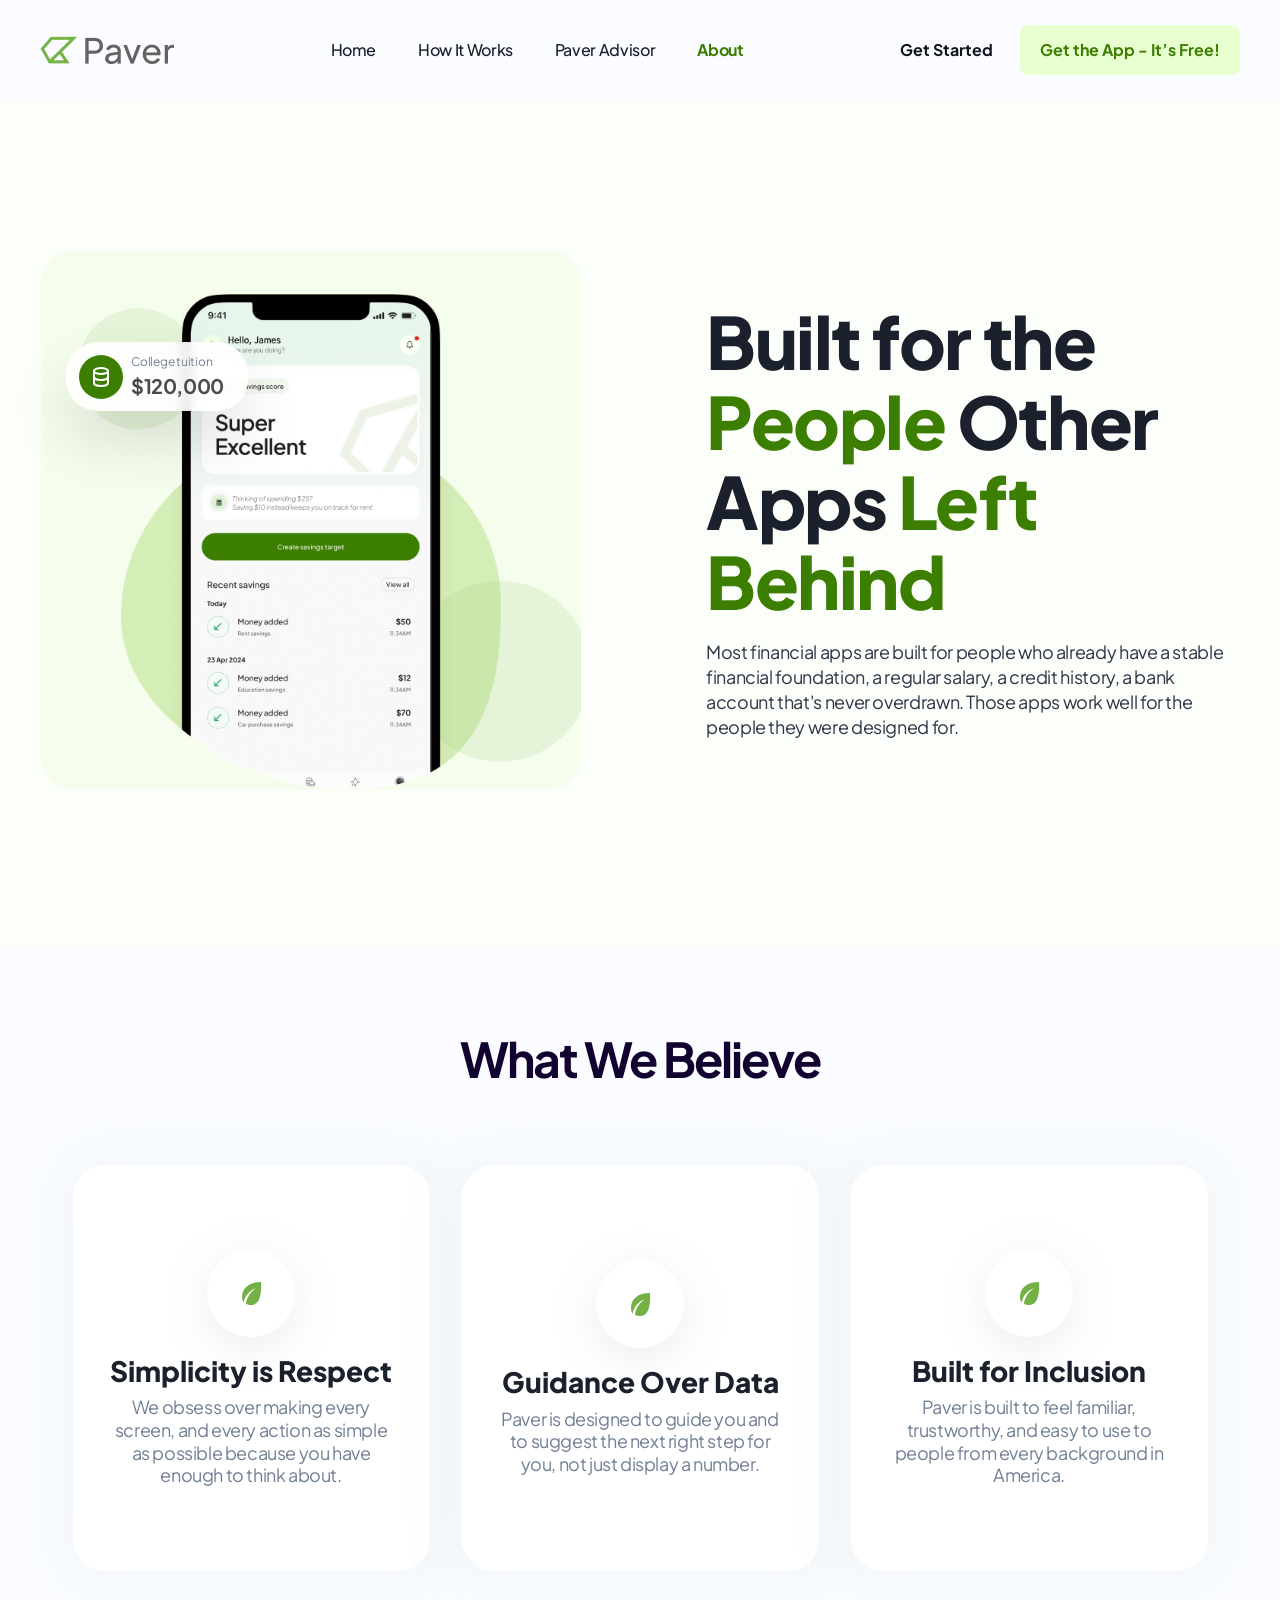
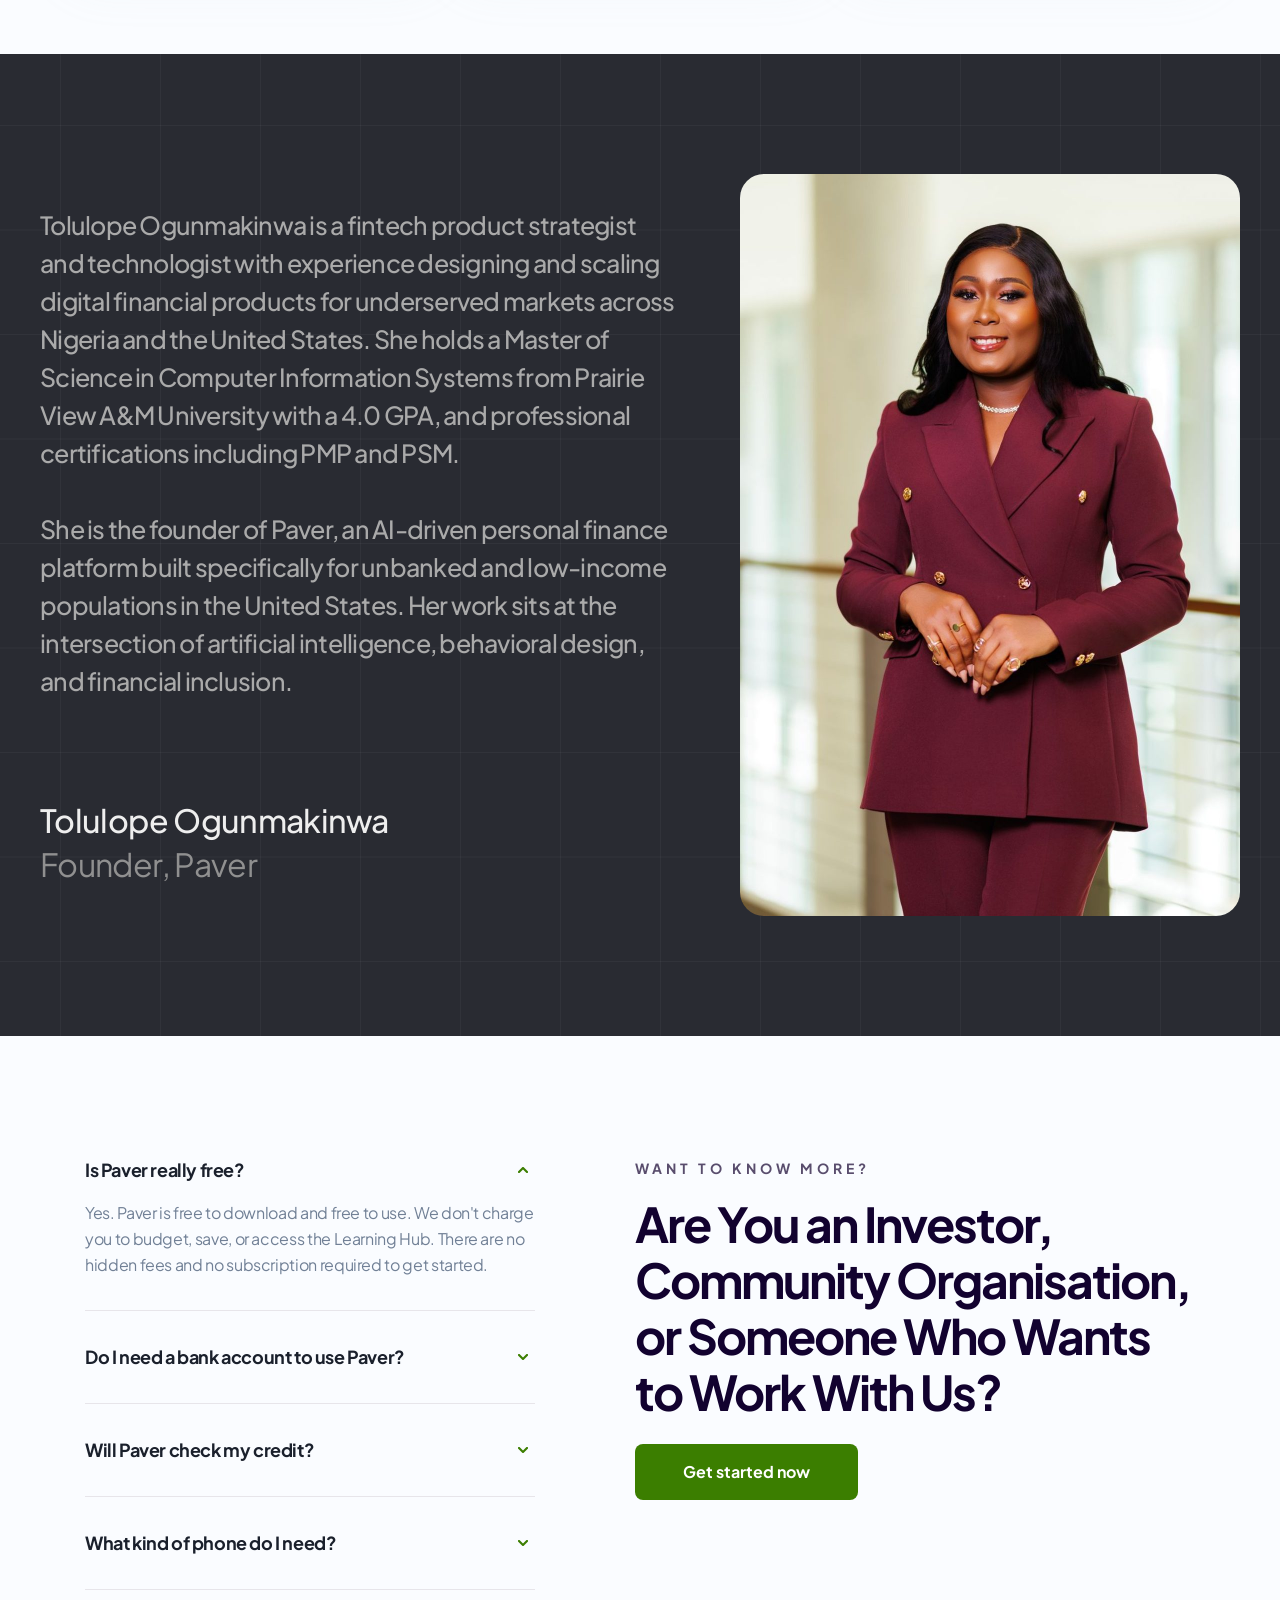
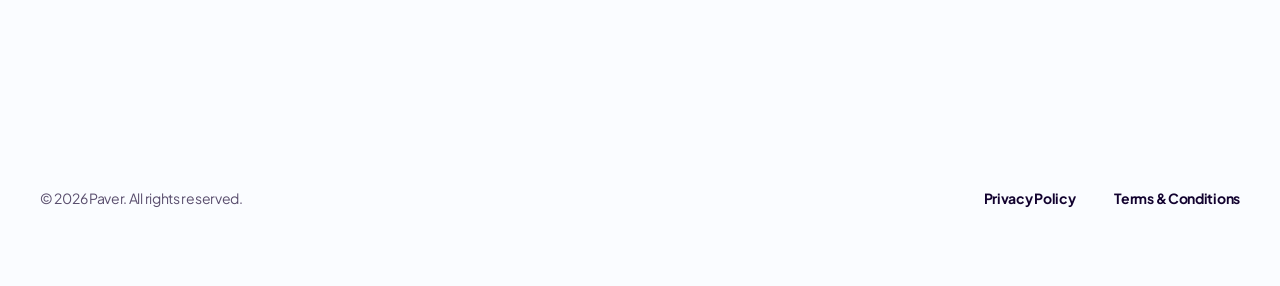
==== commit aa9ce1dd: "Add founder photo to About page Replaces the TO monogram placeholder with the founder photo, cropped" ====
--- a/about.html
+++ b/about.html
@@ -122,9 +122,7 @@
           </div>
         </div>
         <div class="founder__photo reveal">
-          <span class="founder__monogram" aria-hidden="true">TO</span>
-          <!-- To show the founder photo (Figma node 1:1294), save it as assets/img/founder.jpg and uncomment:
-          <img src="assets/img/founder.jpg" alt="Tolulope Ogunmakinwa, founder of Paver" width="500" height="742" loading="lazy"> -->
+          <img src="assets/img/founder.jpg" alt="Tolulope Ogunmakinwa, founder of Paver" width="500" height="742" loading="lazy">
         </div>
       </div>
     </section>
@@ -172,7 +170,7 @@
             <h2 class="section-title">Are You an Investor, Community Organisation, or Someone Who Wants to Work With Us?</h2>
           </div>
           <div class="btn-row">
-            <a class="btn btn--primary btn--wide" href="https://forms.gle/uasFHxJZCSpPC54bA" target="_blank" rel="noopener">Get started now</a>
+            <a class="btn btn--primary btn--wide" href="mailto:Ogunmakinwatolu@gmail.com?subject=Working%20with%20Paver">Get started now</a>
           </div>
         </div>
       </div>
--- a/assets/css/styles.css
+++ b/assets/css/styles.css
@@ -1436,18 +1436,7 @@
   width: 100%;
   height: 100%;
   object-fit: cover;
-  object-position: bottom;
-}
-
-.founder__monogram {
-  position: absolute;
-  inset: 0;
-  display: grid;
-  place-items: center;
-  font-weight: 800;
-  font-size: 120px;
-  letter-spacing: -4px;
-  color: rgba(255, 255, 255, 0.12);
+  object-position: center top;
 }
 
 /* --------------------------------------------------------------------------
